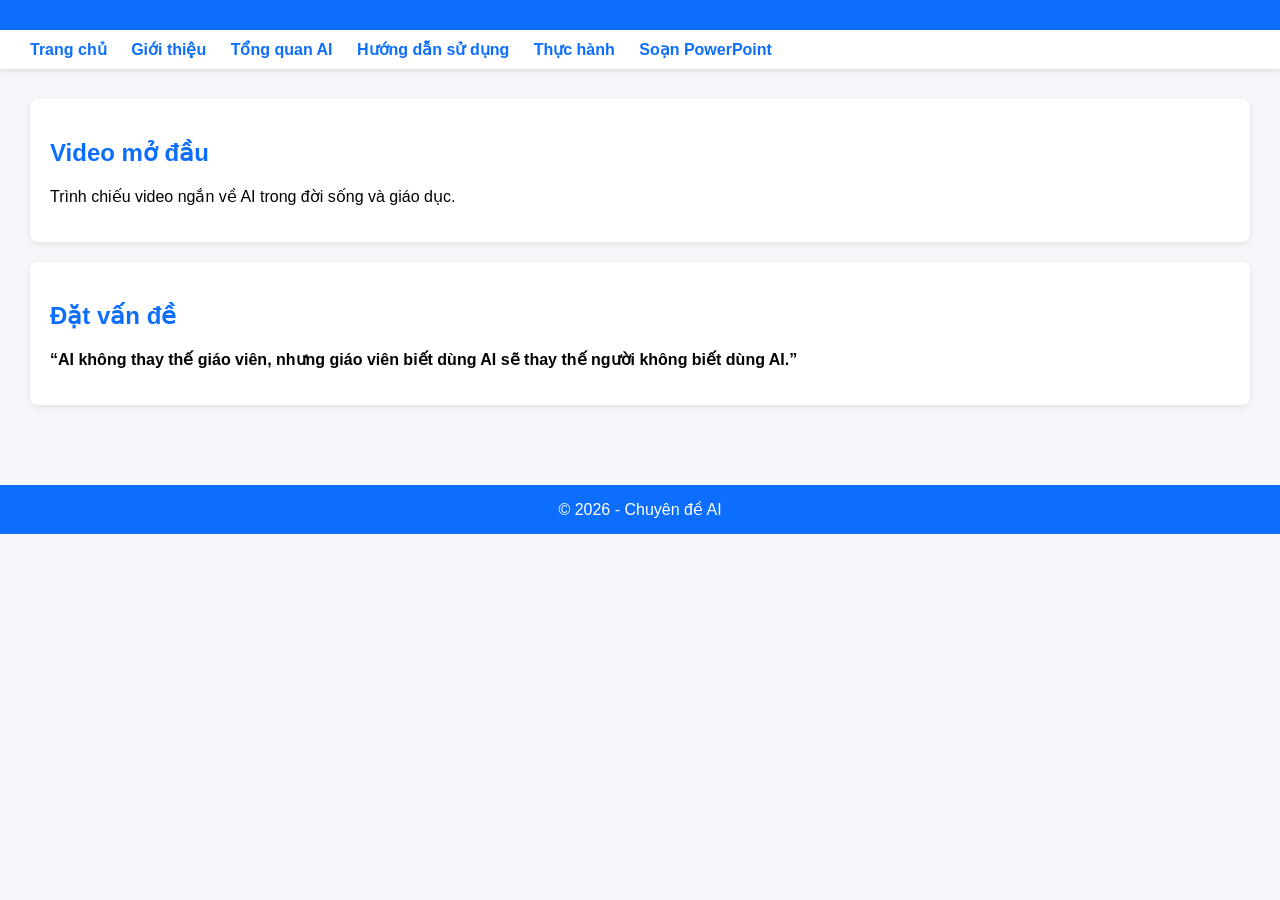
==== gioi-thieu.html @ c5d58c7f "AI Huong dan su dung Ai" ====
<!DOCTYPE html>
<html>
<head>
    <title>Giới thiệu</title>
    <link rel="stylesheet" href="style.css">
</head>
<body>

<header>
</header>

<nav>
    <a href="index.html">Trang chủ</a>
    <a href="gioi-thieu.html">Giới thiệu</a>
    <a href="tong-quan.html">Tổng quan AI</a>
    <a href="huong-dan.html">Hướng dẫn sử dụng</a>
    <a href="thuc-hanh.html">Thực hành</a>
    <a href="powerpoint.html">Soạn PowerPoint</a>
</nav>

<div class="container">

    <div class="section">
        <h2>Video mở đầu</h2>
        <p>Trình chiếu video ngắn về AI trong đời sống và giáo dục.</p>
    </div>

    <div class="section">
        <h2>Đặt vấn đề</h2>
        <p><strong>“AI không thay thế giáo viên, nhưng giáo viên biết dùng AI sẽ thay thế người không biết dùng AI.”</strong></p>
    </div>

</div>

<footer>
    © 2026 - Chuyên đề AI
</footer>

</body>
</html>
---- style.css ----
body {
    font-family: Arial, sans-serif;
    margin: 0;
    background-color: #f4f6f9;
}

header {
    background: #0d6efd;
    color: white;
    padding: 15px 30px;
}

nav {
    background: #ffffff;
    padding: 10px 30px;
    box-shadow: 0 2px 5px rgba(0,0,0,0.1);
}

nav a {
    text-decoration: none;
    margin-right: 20px;
    color: #0d6efd;
    font-weight: bold;
}

nav a:hover {
    color: #084298;
}

.container {
    padding: 30px;
}

h1, h2 {
    color: #0d6efd;
}

.section {
    background: white;
    padding: 20px;
    margin-bottom: 20px;
    border-radius: 8px;
    box-shadow: 0 2px 6px rgba(0,0,0,0.08);
}

footer {
    text-align: center;
    padding: 15px;
    background: #0d6efd;
    color: white;
    margin-top: 30px;
}
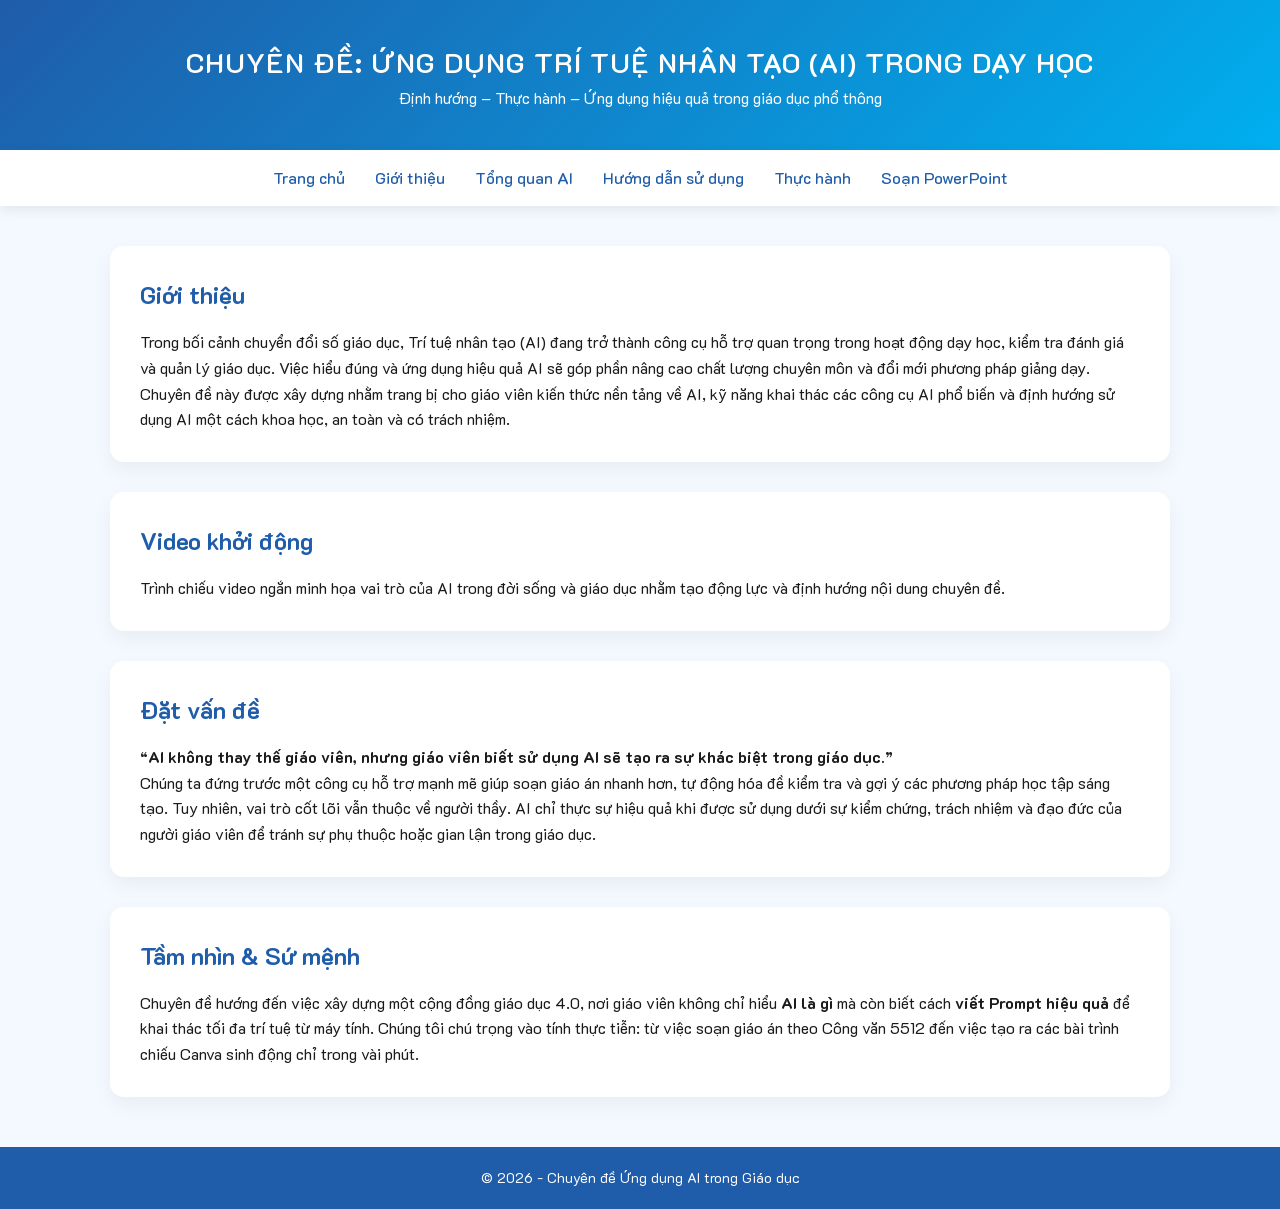
==== commit c3dac3de: "Update gioi-thieu.html" ====
--- a/gioi-thieu.html
+++ b/gioi-thieu.html
@@ -1,12 +1,20 @@
 <!DOCTYPE html>
-<html>
+<html lang="vi">
 <head>
-    <title>Giới thiệu</title>
+    <meta charset="UTF-8">
+    <meta name="viewport" content="width=device-width, initial-scale=1.0">
+    <title>Chuyên đề Ứng dụng AI trong Giáo dục</title>
+
+    <!-- Google Font K2D -->
+    <link href="https://fonts.googleapis.com/css2?family=K2D:wght@300;400;500;600;700&display=swap" rel="stylesheet">
     <link rel="stylesheet" href="style.css">
 </head>
+
 <body>
 
 <header>
+    <h1>CHUYÊN ĐỀ: ỨNG DỤNG TRÍ TUỆ NHÂN TẠO (AI) TRONG DẠY HỌC</h1>
+    <p>Định hướng – Thực hành – Ứng dụng hiệu quả trong giáo dục phổ thông</p>
 </header>
 
 <nav>
@@ -20,21 +28,64 @@
 
 <div class="container">
 
+    <!-- PHẦN I -->
     <div class="section">
-        <h2>Video mở đầu</h2>
-        <p>Trình chiếu video ngắn về AI trong đời sống và giáo dục.</p>
+        <h2>Giới thiệu</h2>
+        <p>
+            Trong bối cảnh chuyển đổi số giáo dục, Trí tuệ nhân tạo (AI) đang trở thành 
+            công cụ hỗ trợ quan trọng trong hoạt động dạy học, kiểm tra đánh giá 
+            và quản lý giáo dục. Việc hiểu đúng và ứng dụng hiệu quả AI 
+            sẽ góp phần nâng cao chất lượng chuyên môn và đổi mới phương pháp giảng dạy.
+        </p>
+        <p>
+            Chuyên đề này được xây dựng nhằm trang bị cho giáo viên kiến thức nền tảng 
+            về AI, kỹ năng khai thác các công cụ AI phổ biến và định hướng sử dụng 
+            AI một cách khoa học, an toàn và có trách nhiệm.
+        </p>
     </div>
 
+    <!-- VIDEO -->
+    <div class="section">
+        <h2>Video khởi động</h2>
+        <p>
+            Trình chiếu video ngắn minh họa vai trò của AI trong đời sống và giáo dục 
+            nhằm tạo động lực và định hướng nội dung chuyên đề.
+        </p>
+    </div>
+
+    <!-- ĐẶT VẤN ĐỀ -->
     <div class="section">
         <h2>Đặt vấn đề</h2>
-        <p><strong>“AI không thay thế giáo viên, nhưng giáo viên biết dùng AI sẽ thay thế người không biết dùng AI.”</strong></p>
+        <p>
+            <strong>
+                “AI không thay thế giáo viên, nhưng giáo viên biết sử dụng AI 
+                sẽ tạo ra sự khác biệt trong giáo dục.”
+            </strong>
+        </p>
+        <p>
+            Chúng ta đứng trước một công cụ hỗ trợ mạnh mẽ giúp soạn giáo án nhanh hơn, tự động hóa đề kiểm tra và gợi ý các phương pháp học tập sáng tạo. Tuy nhiên, vai trò cốt lõi vẫn thuộc về người thầy. AI chỉ thực sự hiệu quả khi được sử dụng dưới sự kiểm chứng, trách nhiệm và đạo đức của người giáo viên để tránh sự phụ thuộc hoặc gian lận trong giáo dục.
+        </p>
     </div>
+    <div class="section">
+    <h2>Tầm nhìn & Sứ mệnh</h2>
+    <p>
+        Chuyên đề hướng đến việc xây dựng một cộng đồng giáo dục 4.0, nơi giáo viên không chỉ hiểu 
+        <strong>AI là gì</strong>  mà còn biết cách 
+        <strong>viết Prompt hiệu quả</strong> để khai thác tối đa trí tuệ từ máy tính. 
+        Chúng tôi chú trọng vào tính thực tiễn: từ việc soạn giáo án theo Công văn 5512  
+        đến việc tạo ra các bài trình chiếu Canva sinh động chỉ trong vài phút.
+    </p>
+</div>
+    <!-- MỤC TIÊU -->
+    
+    <!-- CẤU TRÚC -->
+    
 
 </div>
 
 <footer>
-    © 2026 - Chuyên đề AI
+    © 2026 - Chuyên đề Ứng dụng AI trong Giáo dục
 </footer>
 
 </body>
-</html>+</html>
--- a/style.css
+++ b/style.css
@@ -1,52 +1,148 @@
-body {
-    font-family: Arial, sans-serif;
-    margin: 0;
-    background-color: #f4f6f9;
+:root {
+    --primary: #1f5ca9;
+    --accent: #00afef;
+    --light-bg: #f4f9ff;
+    --text-dark: #1a1a1a;
 }
 
-header {
-    background: #0d6efd;
-    color: white;
-    padding: 15px 30px;
+* {
+    margin: 0;
+    padding: 0;
+    box-sizing: border-box;
 }
 
+body {
+    font-family: 'K2D', sans-serif;
+    background: var(--light-bg);
+    color: var(--text-dark);
+    line-height: 1.6;
+}
+
+/* HEADER */
+header {
+    background: linear-gradient(135deg, var(--primary), var(--accent));
+    color: white;
+    padding: 40px 20px;
+    text-align: center;
+}
+
+header h1 {
+    font-weight: 600;
+    font-size: 28px;
+    letter-spacing: 1px;
+}
+
+/* NAVIGATION */
 nav {
-    background: #ffffff;
-    padding: 10px 30px;
-    box-shadow: 0 2px 5px rgba(0,0,0,0.1);
+    background: white;
+    display: flex;
+    justify-content: center;
+    gap: 30px;
+    padding: 15px;
+    position: sticky;
+    top: 0;
+    z-index: 1000;
+    box-shadow: 0 4px 12px rgba(0,0,0,0.08);
 }
 
 nav a {
     text-decoration: none;
-    margin-right: 20px;
-    color: #0d6efd;
-    font-weight: bold;
+    color: var(--primary);
+    font-weight: 500;
+    position: relative;
+    transition: 0.3s ease;
 }
 
-nav a:hover {
-    color: #084298;
+nav a::after {
+    content: "";
+    position: absolute;
+    width: 0%;
+    height: 3px;
+    background: var(--accent);
+    left: 0;
+    bottom: -5px;
+    transition: 0.3s;
 }
 
-.container {
-    padding: 30px;
+nav a:hover::after {
+    width: 100%;
 }
 
-h1, h2 {
-    color: #0d6efd;
+/* CONTAINER */
+.container {
+    max-width: 1100px;
+    margin: 40px auto;
+    padding: 0 20px;
 }
 
+/* CARD SECTION */
 .section {
     background: white;
-    padding: 20px;
-    margin-bottom: 20px;
-    border-radius: 8px;
-    box-shadow: 0 2px 6px rgba(0,0,0,0.08);
+    padding: 30px;
+    margin-bottom: 30px;
+    border-radius: 14px;
+    box-shadow: 0 8px 20px rgba(0,0,0,0.05);
+    transition: 0.3s ease;
 }
 
+.section:hover {
+    transform: translateY(-5px);
+    box-shadow: 0 12px 30px rgba(0,0,0,0.08);
+}
+
+.section h2 {
+    color: var(--primary);
+    margin-bottom: 15px;
+}
+
+.section h3 {
+    color: var(--accent);
+    margin-top: 15px;
+}
+
+ul {
+    margin-left: 20px;
+    margin-top: 10px;
+}
+
+li {
+    margin-bottom: 8px;
+}
+
+/* BUTTON STYLE */
+.btn {
+    display: inline-block;
+    padding: 10px 18px;
+    background: var(--primary);
+    color: white;
+    border-radius: 8px;
+    text-decoration: none;
+    transition: 0.3s;
+    margin-top: 10px;
+}
+
+.btn:hover {
+    background: var(--accent);
+}
+
+/* FOOTER */
 footer {
+    background: var(--primary);
+    color: white;
     text-align: center;
-    padding: 15px;
-    background: #0d6efd;
-    color: white;
-    margin-top: 30px;
-}+    padding: 20px;
+    margin-top: 50px;
+    font-size: 14px;
+}
+
+/* RESPONSIVE */
+@media (max-width: 768px) {
+    nav {
+        flex-wrap: wrap;
+        gap: 15px;
+    }
+
+    header h1 {
+        font-size: 22px;
+    }
+}
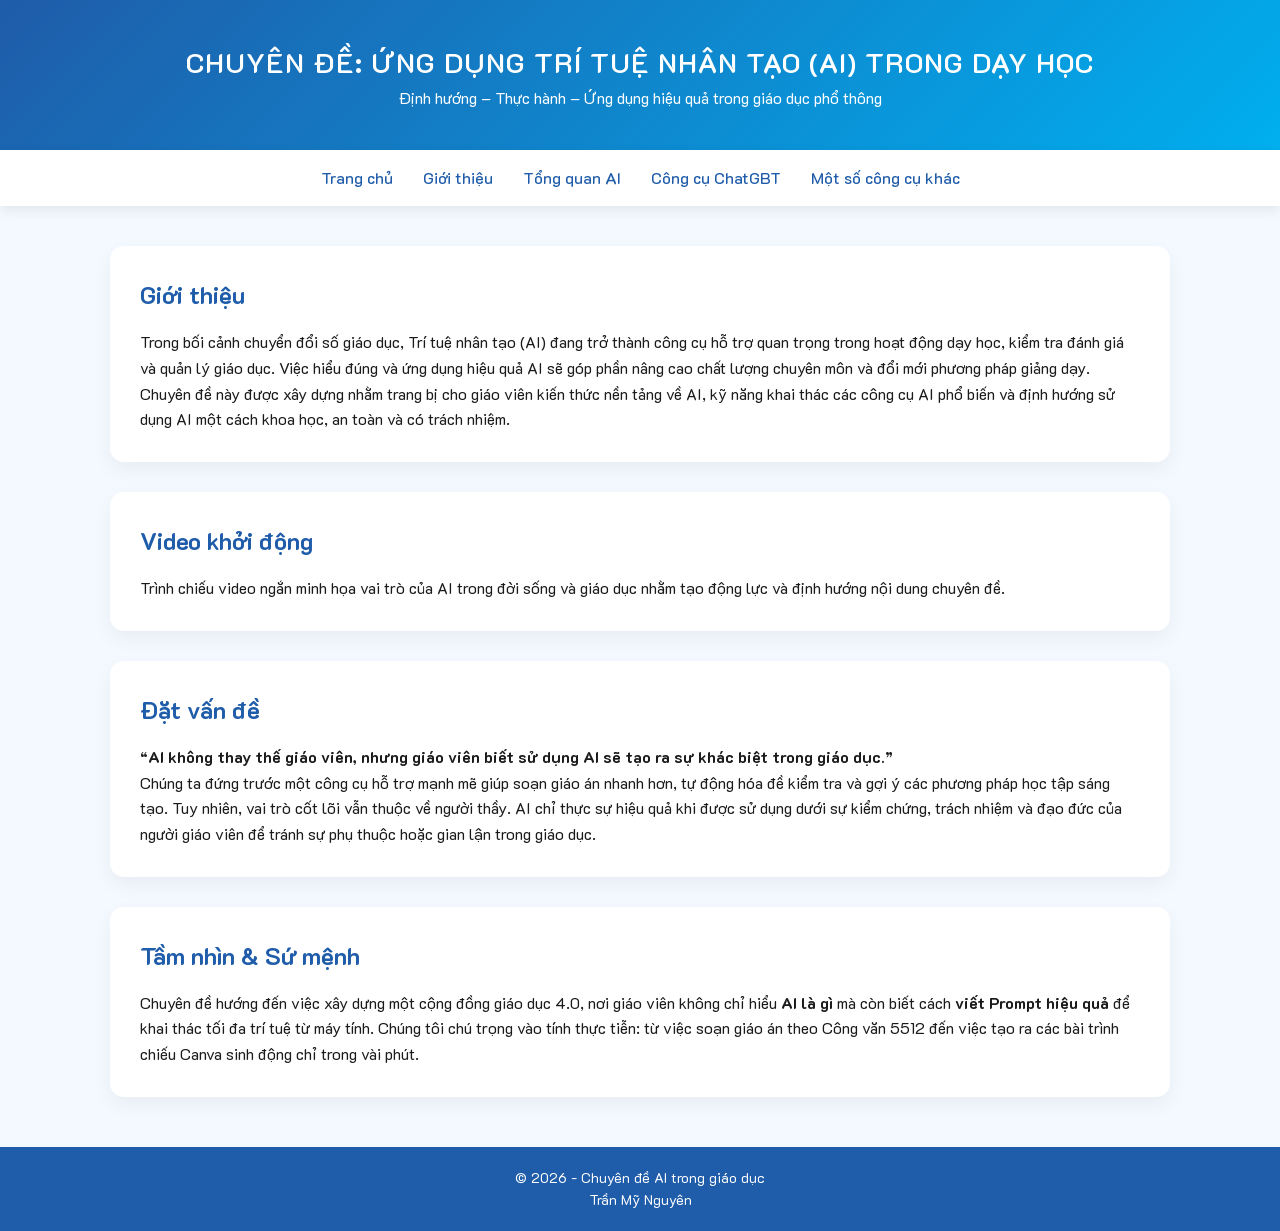
==== commit 1b687869: "Update gioi-thieu.html" ====
--- a/gioi-thieu.html
+++ b/gioi-thieu.html
@@ -21,9 +21,8 @@
     <a href="index.html">Trang chủ</a>
     <a href="gioi-thieu.html">Giới thiệu</a>
     <a href="tong-quan.html">Tổng quan AI</a>
-    <a href="huong-dan.html">Hướng dẫn sử dụng</a>
-    <a href="thuc-hanh.html">Thực hành</a>
-    <a href="powerpoint.html">Soạn PowerPoint</a>
+    <a href="thuc-hanh.html">Công cụ ChatGBT</a>
+    <a href="powerpoint.html">Một số công cụ khác</a>
 </nav>
 
 <div class="container">
@@ -84,7 +83,8 @@
 </div>
 
 <footer>
-    © 2026 - Chuyên đề Ứng dụng AI trong Giáo dục
+    © 2026 - Chuyên đề AI trong giáo dục <br>
+    Trần Mỹ Nguyên
 </footer>
 
 </body>
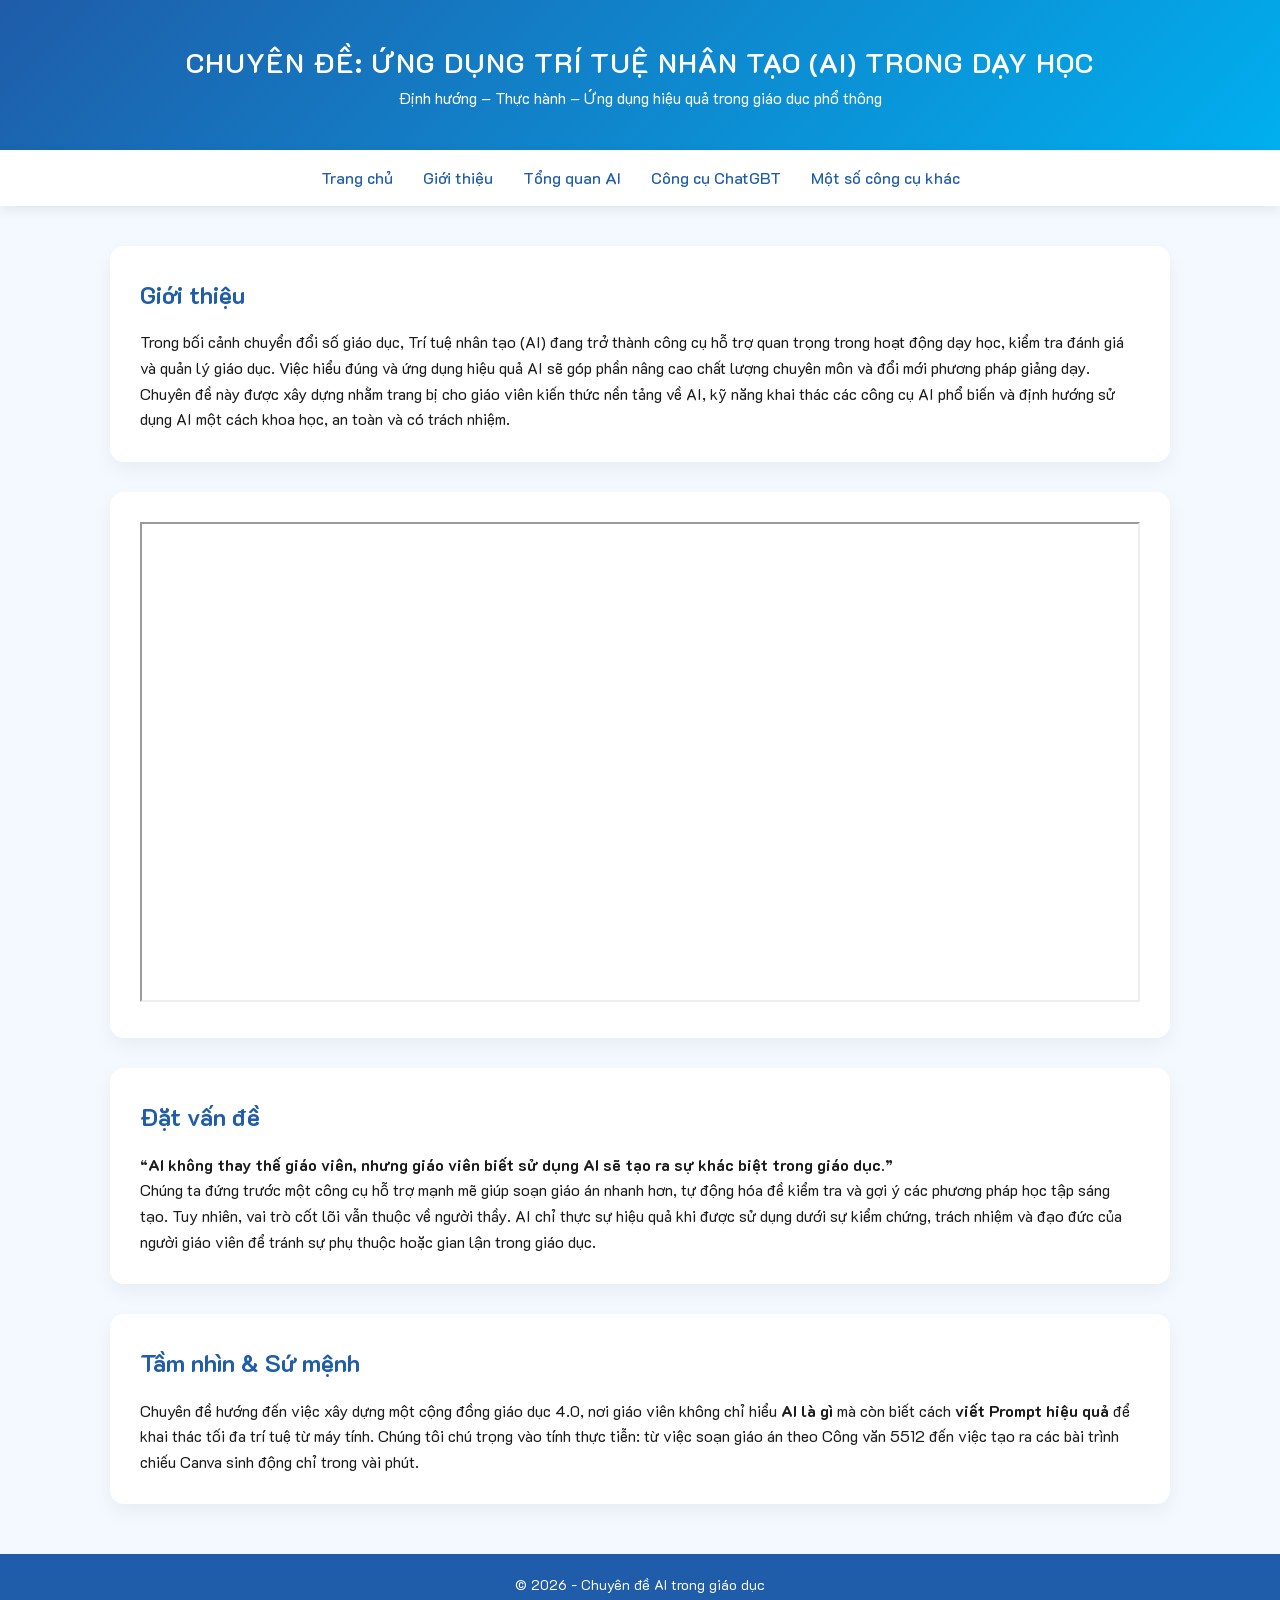
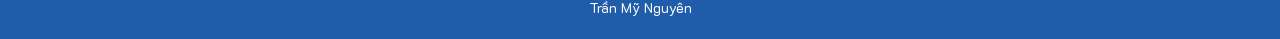
==== commit 4c5a07a2: "Update gioi-thieu.html" ====
--- a/gioi-thieu.html
+++ b/gioi-thieu.html
@@ -45,11 +45,12 @@
 
     <!-- VIDEO -->
     <div class="section">
-        <h2>Video khởi động</h2>
-        <p>
-            Trình chiếu video ngắn minh họa vai trò của AI trong đời sống và giáo dục 
-            nhằm tạo động lực và định hướng nội dung chuyên đề.
-        </p>
+        <iframe 
+            src="https://drive.google.com/file/d/1WFPd8sNup2Gfo0M8wJRGDtWvsU4S0FKU/preview"
+            width="100%" 
+            height="480" 
+            allow="autoplay">
+        </iframe>
     </div>
 
     <!-- ĐẶT VẤN ĐỀ -->
